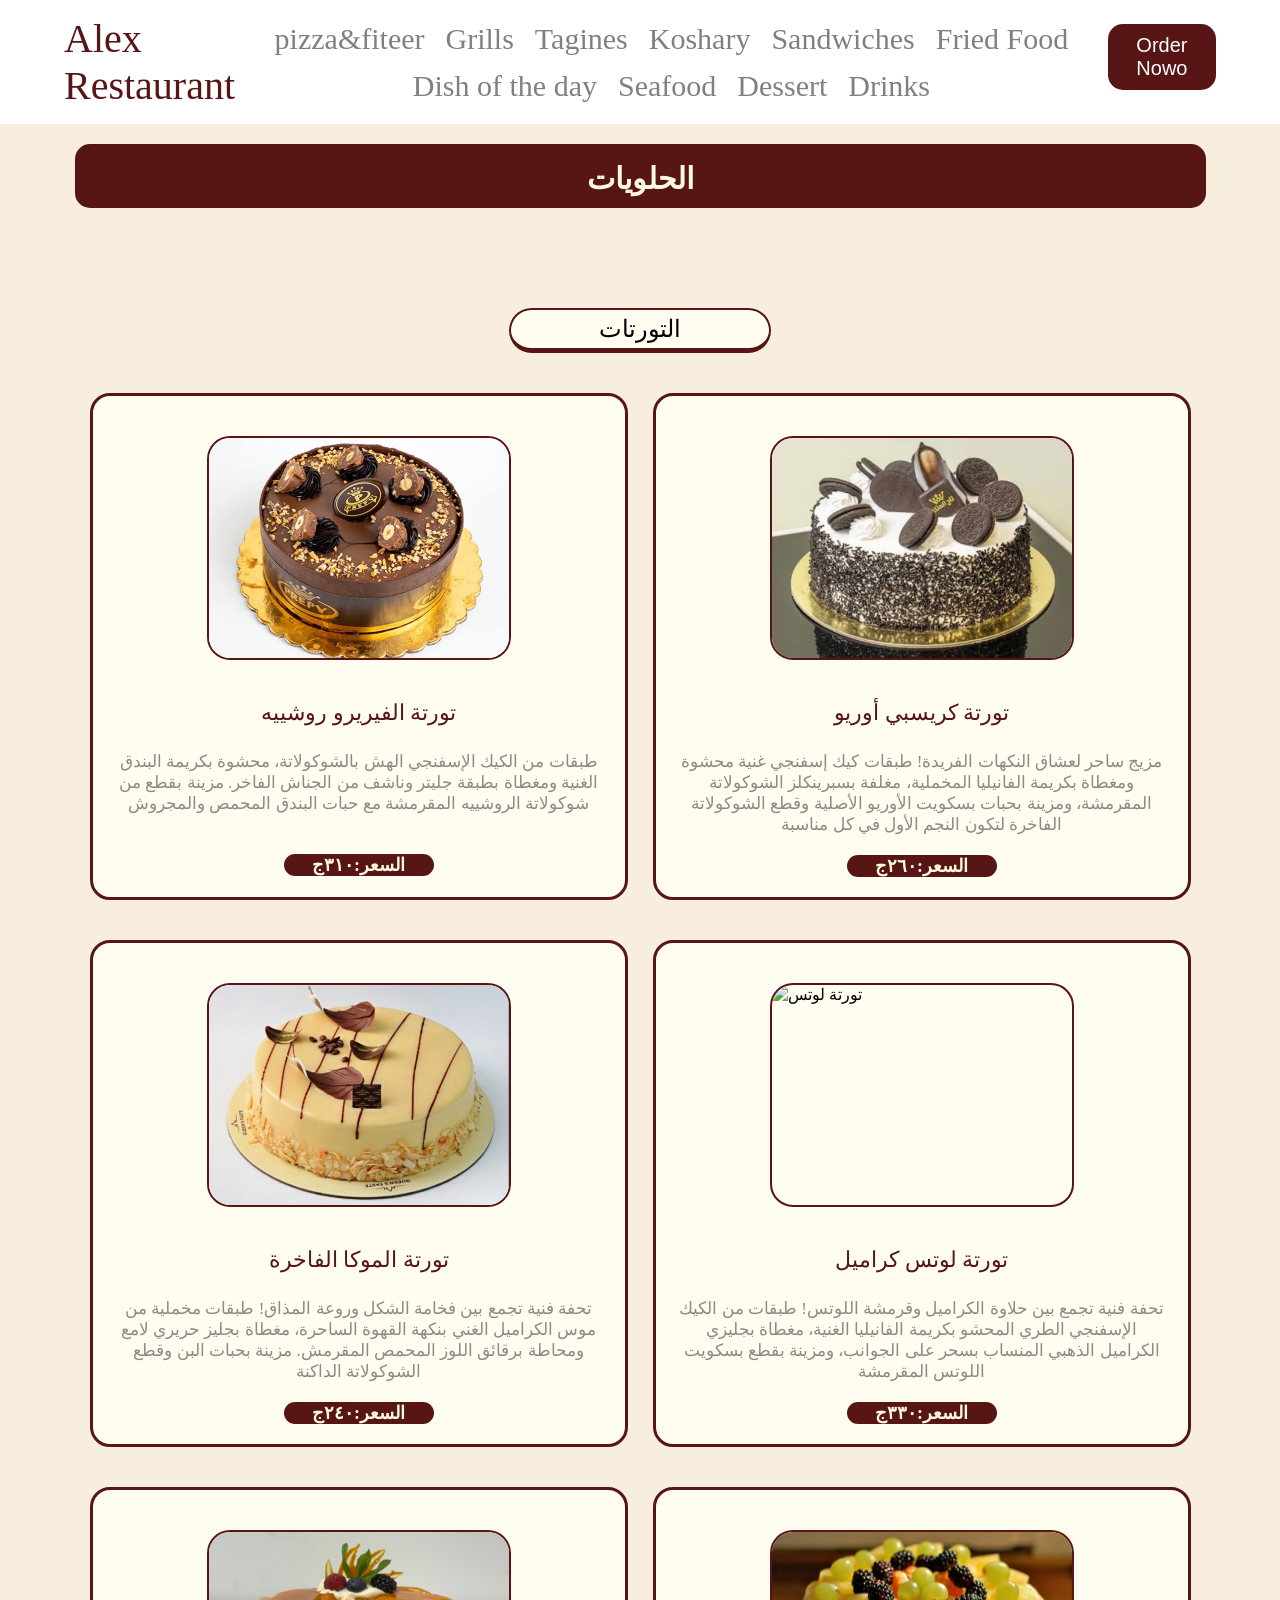
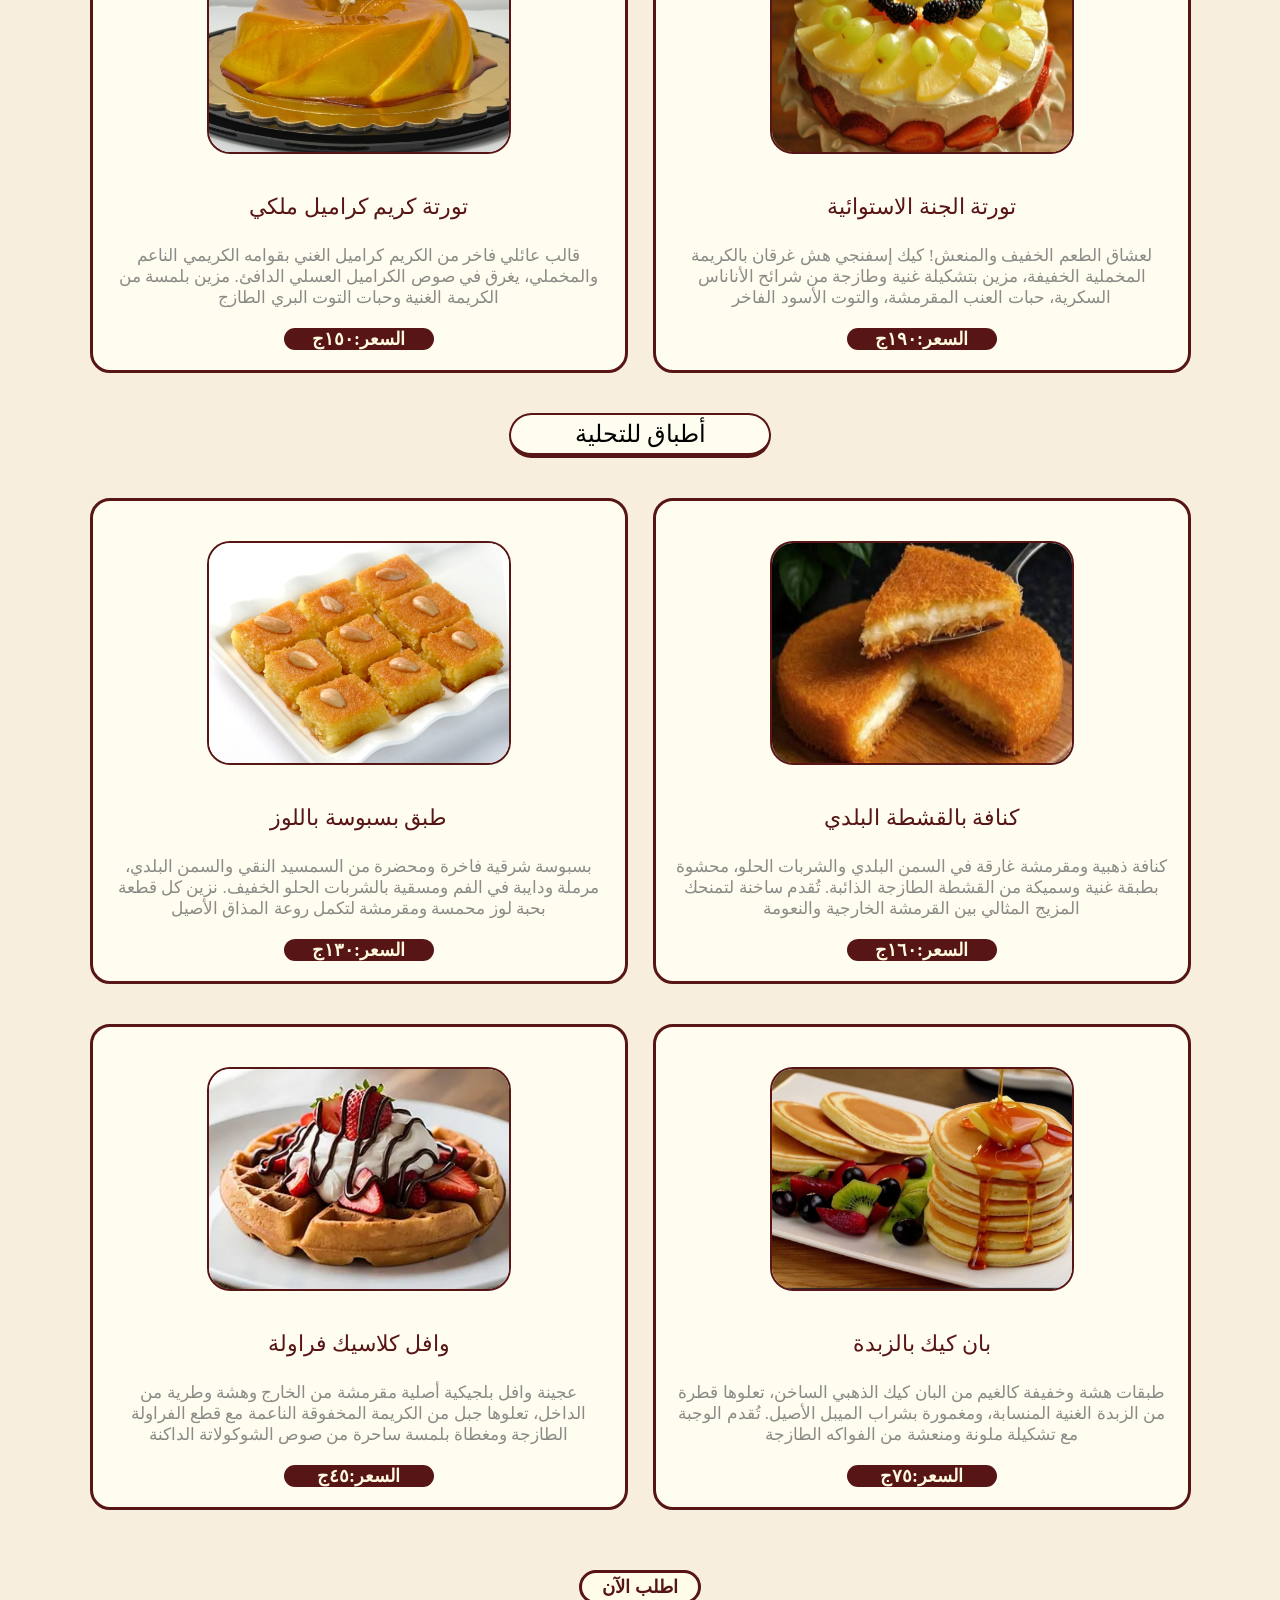
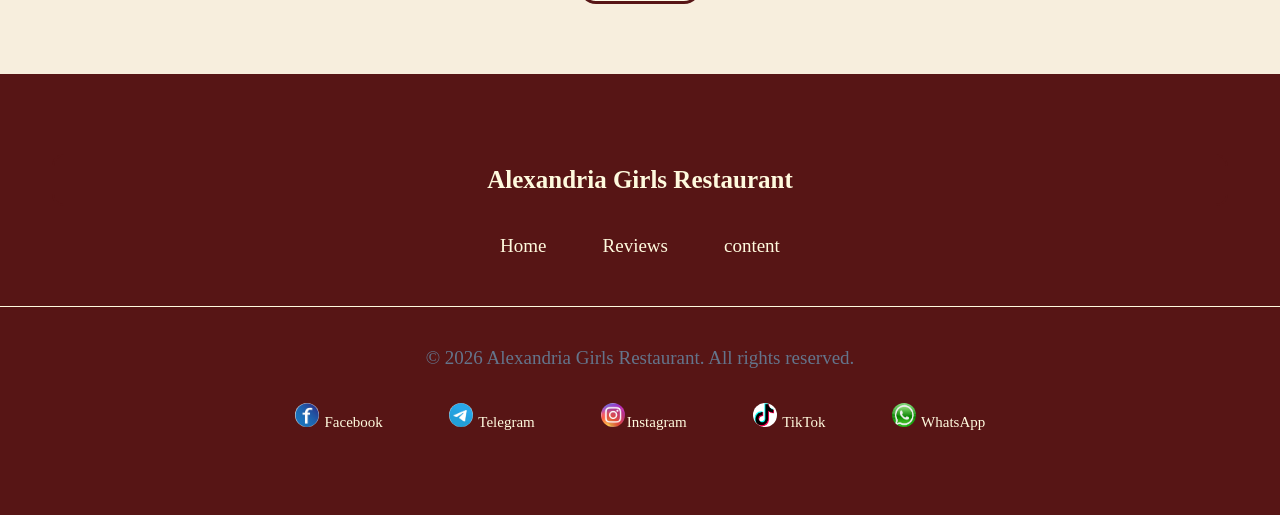
==== dessert.html @ 41e62b86 "Update dessert.html" ====
<!Doctype html>
<html>
  <head>
  <title> الحلويات</title>
  <link rel="stylesheet" href="./style3.css"/>
  </head>
  <body>
 <header class="container">
 <div class="header-content">
 <h3>Alex Restaurant</h3>
  <nav>
<a href="pizza.html">pizza&fiteer</a>
<a href="grilled-dishes.html">Grills</a>
<a href="egyptian-tagines.html">Tagines</a>
<a href="koshary.html">Koshary</a>
<a href="sandwiches.html">Sandwiches</a>
<a href="fried food.html">Fried Food</a>
<a href="dish of the day.html">Dish of the day</a>
<a href="seafood.html">Seafood</a>
<a href="dessert.html">Dessert</a>
<a href="drinks.html">Drinks</a>
  </nav>
  <button class="primery-button ">Order Nowo</button>
  </div>
</header>
<main>
<section class="Sweets">
<h2>الحلويات</h2>
<center>
<h4>التورتات</h4>
</center>
<div class="cakes">
<div class="ck">
<img src="/images/1368032f-1d17-41b2-919b-b72036868149.jpeg" alt="تورتة شوكليت "/>
<h3> تورتة الفيريرو روشييه </h3>
<p>     طبقات من الكيك الإسفنجي الهش بالشوكولاتة، محشوة بكريمة البندق الغنية ومغطاة بطبقة جليتر وناشف من الجناش الفاخر. مزينة بقطع من شوكولاتة الروشييه المقرمشة مع حبات البندق المحمص والمجروش<p/>
<h5>السعر:٣١٠ج</h5>
</div>
<div class="ck">
<img src="/images/20264efd-e9db-4741-861d-8256d4111302.jpeg" alt="تورتة اوريو "/>
<h3>تورتة كريسبي أوريو </h3>
<p>  مزيج ساحر لعشاق النكهات الفريدة! طبقات كيك إسفنجي غنية محشوة ومغطاة بكريمة الفانيليا المخملية، مغلفة بسبرينكلز الشوكولاتة المقرمشة، ومزينة بحبات بسكويت الأوريو الأصلية وقطع الشوكولاتة الفاخرة لتكون النجم الأول في كل مناسبة</p>
<h5>السعر:٢٦٠ج</h5>
</div>
</div>
<div class="cakes">
<div class="ck">
<img src="/images/2f22df0d-f7d3-4aa5-80f6-00653b9d2189.jpeg" alt="تورتة موكا"/>
<h3>  تورتة الموكا الفاخرة </h3>
<p> تحفة فنية تجمع بين فخامة الشكل وروعة المذاق! طبقات مخملية من موس الكراميل الغني بنكهة القهوة الساحرة، مغطاة بجليز حريري لامع ومحاطة برقائق اللوز المحمص المقرمش. مزينة بحبات البن وقطع الشوكولاتة الداكنة   </p>
<h5>السعر:٢٤٠ج</h5>
</div>
<div class="ck">
<img src="/images/88a3230a-d06f-444e-91a1-b4eecc1b1d2f.jpeg" alt=" تورتة لوتس"/>
<h3>  تورتة لوتس كراميل</h3>
<p>تحفة فنية تجمع بين حلاوة الكراميل وقرمشة اللوتس! طبقات من الكيك الإسفنجي الطري المحشو بكريمة الفانيليا الغنية، مغطاة بجليزي الكراميل الذهبي المنساب بسحر على الجوانب، ومزينة بقطع بسكويت اللوتس المقرمشة </p>
<h5>السعر:٣٣٠ج</h5>
</div>
</div>

<div class="cakes">
<div class="ck">
<img src="/images/62746815-d28b-4827-89e9-630e61c32808.jpeg" alt="كريم كراميل"/>
<h3> تورتة كريم كراميل ملكي </h3>
<p> قالب عائلي فاخر من الكريم كراميل الغني بقوامه الكريمي الناعم والمخملي، يغرق في صوص الكراميل العسلي الدافئ. مزين بلمسة من الكريمة الغنية وحبات التوت البري الطازج</p>
<h5>السعر:١٥٠ج</h5>
</div>
<div class="ck">
<img src="/images/c428f094-7f05-4abb-bea2-6d54bf4c95f2.jpeg" alt="تورتة فواكه"/>
<h3>   تورتة الجنة الاستوائية </h3>
<p>لعشاق الطعم الخفيف والمنعش! كيك إسفنجي هش غرقان بالكريمة المخملية الخفيفة، مزين بتشكيلة غنية وطازجة من شرائح الأناناس السكرية، حبات العنب المقرمشة، والتوت الأسود الفاخر    </p>
<h5>السعر:١٩٠ج</h5>
</div>
</div>
<center>
<h4>أطباق للتحلية</h4>
</center>
<div class="cakes">
<div class="ck">
<img src="/images/ef0d48f1-bfc1-4556-b135-eca34aeffe61.jpeg" alt="بسبوسه ساده"/>
<h3>  طبق بسبوسة باللوز </h3>
<p> بسبوسة شرقية فاخرة ومحضرة من السمسيد النقي والسمن البلدي، مرملة ودايبة في الفم ومسقية بالشربات الحلو الخفيف. نزين كل قطعة بحبة لوز محمسة ومقرمشة لتكمل روعة المذاق الأصيل</p>
<h5>السعر:١٣٠ج</h5>
</div>
<div class="ck">
<img src="/images/1130b714-6baf-4337-a90c-6457dd17c8de.jpeg" alt="كنافه "/>
<h3> كنافة بالقشطة البلدي</h3>
<p> كنافة ذهبية ومقرمشة غارقة في السمن البلدي والشربات الحلو، محشوة بطبقة غنية وسميكة من القشطة الطازجة الذائبة. تُقدم ساخنة لتمنحك المزيج المثالي بين القرمشة الخارجية والنعومة </p>
<h5>السعر:١٦٠ج</h5>
</div>
</div>
<div class="cakes">
<div class="ck">
<img src="/images/c5a6aae6-10ea-4abe-a6e2-1f6cbf0f4327.jpeg" alt="وافل "/>
<h3>   وافل كلاسيك فراولة </h3>
<p>عجينة وافل بلجيكية أصلية مقرمشة من الخارج وهشة وطرية من الداخل، تعلوها جبل من الكريمة المخفوقة الناعمة مع قطع الفراولة الطازجة ومغطاة بلمسة ساحرة من صوص الشوكولاتة الداكنة </p>
<h5>السعر:٤٥ج</h5>
</div>
<div class="ck">
<img src="/images/45914325-428e-4382-8bb9-ebfd8c7de285.jpeg" alt="بان كيك  "/>
<h3>  بان كيك بالزبدة    </h3>
<p>طبقات هشة وخفيفة كالغيم من البان كيك الذهبي الساخن، تعلوها قطرة من الزبدة الغنية المنسابة، ومغمورة بشراب الميبل الأصيل. تُقدم الوجبة مع تشكيلة ملونة ومنعشة من الفواكه الطازجة  </p>
<h5>السعر:٧٥ج</h5>
</div>
</div>
<center>
<button>اطلب الآن</button>
</center>
</section>
</main>
  <footer>
 <div class="footer-content">
  <h2>Alexandria Girls Restaurant</h2>
  <nav>
   <a href="./index.html">Home</a>
   <a href="./index.html">Reviews </a>
   <a href="./index.html">content</a>
  </nav>
 </div>
 <div class="rights">
  <p>©️ 2026 Alexandria Girls Restaurant. All rights reserved. </p>
  <nav>
   <a href="">
    <img src="/images/IMG_7900.jpeg" alt="facebook" />
    Facebook</a>
   
   <a href="">
    <img src="/images/IMG_7901.jpeg" alt="telegram" /> Telegram</a>
   
   <a href="">
    <img src="/images/IMG_7903.jpeg" alt="Instagram" />Instagram </a>
   
   <a href="">
    <img src="/images/IMG_7904.jpeg" alt="TikTok" />
    TikTok</a>
   
   <a href="">
    <img src="/images/IMG_7905.jpeg" /> WhatsApp </a>
  </nav>
 </div>
</footer>

  </body>
</html>
---- style3.css ----
*{
  margin:0;
  padding:0;
}
body
{
  margin:0;
  padding:0;
}
.banner{
  width:100%;
  margin:0;
  padding:0;
}
.banner img{
  width:100%;
  height:350px;
}
main{
  background-color:#f7eedd;
  padding-bottom:50px;
}
nav a
    {
    color:gray ;
   font-size:30px ;
   font-weight:400;
   text-decoration: none ;
   padding:4px 8px;
  }
  nav a:hover{
    color:#6a1b29;
    background-color:#fdfaf5;
  }
  nav{
    display:flex;
    justify-content: center;
    align-items: center;
    flex-wrap: wrap;
    gap:5px;
  }
.header-content 
{
  display:flex ;
  justify-content: space-between ;
  align-items: center ;
  padding:15px 0;
  gap:10px;
  width:90%;
  margin:0 auto;
} 
h3
{
  color:#571515;
  font-size :40px;
  font-weight:500 ;
  margin:0;
}
.primery-button 
{
  background-color:#571515 ;
  color: white ;
  font-size:20px;
  font-weight:400 ;
  border-radius:15px;
  cursor:pointer;
  border: none;
  padding:10px 20px;
  cursor: pointer;
} 
.container
{
padding:0;
margin:0;
width:100%;
}
.class-box
{
 font-size:20px;
 font-weight:600;
 display:flex ;
 justify-content: center;
 gap:30px;
 text-transform: uppercase;
 align-items: center;
}
.menu-list {
  padding: 30px 0;
  text-align: center;
}

.menu-list h2 {
  color: #ffffff;
  font-size: 30px;
  margin-bottom: 20px;
}

.hero-content1 
{
  Color: gray;
  font-size:30px;
  font-weight:500;
 text-align: center;
}
.hero{
display:flex;
align-items: center;
justify-content: space-between;
gap:10px;
width:90%;
margin:0;
padding:20px 5%;

}
.hero-content{
display:flex;
gap:10px;
flex-direction: column;
flex:1;
padding-right: auto;
}
.hero-content h1{
  font-size:42px;
  margin:0;
}
.hero img{
  width:400px;
  height:300px;
  border-radius:15px;
}
p{
color: #64748b;
font-size: 24px;
font-weight: 400;
}
button{
font-size: 18px;
font-weight: 600;
border-radius: 6px;
cursor: pointer;
padding: 10px 16px;
gap: 10px;
}
.Explore-button{
color: #fff;
background-color: #800020;
border: none;
}
.Book-button{
color:#800020;
background-color:#fff;
border: 1px solid #800020;
}

.menu-container{
 display: flex;
 justify-content: center;
 align-items: center;
 flex-wrap: wrap;
gap:50px;
background-color:#f7eedd;
padding:30px 15px;
}
a{
 text-decoration:none;
 text-align: center;
 
}
.menu-container a{
  width:40%;
  
}

a img{
 width:350px;
 height:500px;
 border-radius:50px;
}
.cards {
  width: 100%;
  font-size:55px;
  font-weight:400;
  text-align: center;
  color: #800020;
  padding-top: 20px;
}

.card1{
 display: flex;
 justify-content: center;
 align-items: center;
 flex-wrap: wrap;
}

.card1 div{
 width: 40%;
 margin: 15px;
 text-align: center;
 
}

.card1 img{
width:350px;
height:350px;
 border-radius: 20px;
}
.card1 div .desc {
 font-size:25px;
 font-weight:200;
 color: #4A4A4A;
 margin-top:5px;
 text-align: center;
 display: none;
}
.pie-card {
  width:40%;
  margin:15px;
  text-align: center;
}
.pie-card img {
  width:350px;
  height:285px;
  border-radius:20px;
}

.card1 div:hover .desc {
 display:flex;
}
.card1 div h4{
 margin-top: 10px;
margin-right: 0px;
margin-bottom: 5px;
margin-left: 0px;
font-size: 40px;
font-weight:400;
color:#800020;
text-align: center;
}

.card1 div .price {
 text-align: center;
 font-size:30px;
 font-weight:300;
}
.Sandwiches{
  margin:0;
  padding:20px 25px 10px 25px;
}
.Sandwiches h2{
  text-align: center;
  background-color: #571515;
  color:#FFFADE;
  font-size:30px;
  border-radius:15px;
  margin-bottom:100px;
  padding-top:15px;
  padding-bottom:10px;
}

.Sandwiches h4{
  text-align:center;
  color: #000;
  margin-bottom:40px;
  font-size:22px;
  font-weight:500;
  background-color: #FFFCF0;
 width:210px; 
 display:flex;
border:2px solid #571515;
 border-radius:30px;
 padding:0 4px;
margin-top:0;
 justify-content: center;
 border-bottom:5px solid #571515;
}

.meat-Sandwiches{
  display: flex;
  gap:25px;
  justify-content:center;
  margin-bottom:40px;
  
}

.ms{
  background-color: #FFFCF0;
  display: flex;
  flex-direction: column;
  border:3px solid #571515;
  border-radius: 20px;
  padding:20px;
  align-items: center;
  padding-bottom:10px;
  width:45%;
}
.ms h3{
  font-size: 20px;
  text-align: center;
  color: #571515;
  margin: 25px 0;
}
.ms p{
  font-size: 15px;
  font-weight: 400;
  color: #555555;
  text-align: center;
  margin-bottom: 20px;
}
.ms h5{
  text-align: center;
  background-color: #571515;
  color:#FFFADE;
border-radius:30px;
width:120px ;
margin-bottom:10px;
}
.ms img {
  width:300px;
  height:220px;
  border-radius:23px;
  border:2px solid #571515;
  display: flex;
  margin-top:10px;
  margin-bottom:10px;
}
.Sandwiches button{
  color:#571515 ;
  font-size: 18px;
background-color:#FFFCE9 ;
  border-radius: 30px;
  border:3px solid #571515;
  padding:3px 20px;
  cursor: pointer;
  font-weight: 600;
  margin-top:20px;
}
.Sandwiches button:hover{
  color: #FFFADE;
  background-color: #571515;
}



.Sweets{
  margin:0;
  padding:20px 25px 10px 25px;
}
.Sweets h2{
  text-align: center;
  background-color: #571515;
  color:#FFFADE;
  font-size:30px;
  border-radius:15px;
  margin-bottom:100px;
  padding-top:15px;
  padding-bottom:10px;
}

.Sweets h4{
  text-align:center;
  color: #000;
  margin-bottom:40px;
  font-size:24px;
  font-weight:500;
  background-color: #FFFCF0;
 width:250px; 
 display:flex;
border:2px solid #571515;
 border-radius:30px;
 padding:5px 4px;
margin-top:0;
 justify-content: center;
 border-bottom:5px solid #571515;
}

.cakes{
  display: flex;
  gap:25px;
  justify-content:center;
  margin-bottom:40px;
  
}

.ck{
  background-color: #FFFCF0;
  display: flex;
  flex-direction: column;
  border:3px solid #571515;
  border-radius: 20px;
  padding:20px;
  align-items: center;
  padding-bottom:10px;
  width:40%;
}
.ck h3{
  font-size: 22px;
  text-align: center;
  color: #571515;
  margin: 25px 0;
}
.ck p{
  font-size: 17px;
  font-weight: 400;
  color: #555555AD;
  text-align: center;
  margin-bottom: 20px;
}
.ck h5{
  text-align: center;
  background-color: #571515;
  color:#FFFADE;
border-radius:30px;
width:150px ;
margin-bottom:10px;
font-size: 18px;
}
.ck img{
  
  height:220px;
  border-radius: 23px;
  border:2px solid #571515;
  display: flex;
margin-top:20px;
margin-bottom:15px;
width: 300px;
}
.Sweets button{
  color:#571515 ;
  font-size: 18px;
background-color:#FFFCE9 ;
  border-radius: 30px;
  border:3px solid #571515;
  padding:3px 20px;
  cursor: pointer;
  font-weight: 600;
  margin-top:20px;
}
.Sweets button:hover{
  color: #FFFADE;
  background-color: #571515;
}






.food {
  display:flex;
  justify-content: center;
  flex-wrap: wrap;
}

.item {
  width:350px;
  margin: 15px;
  border: 2px solid #800020;
  border-radius: 5px;
  padding: 15px;
  background-color: #f5e6d3;
  align-items: center;
  transition: 0.3s;
  box-shadow: 0px 4px 20px #800020;
}

.item img {
  width:100%;
  height:250px;
}

.item h3 {
  color: #800020;
}

.item p {
  color: #555;
  margin-bottom:10px;
}

.item span {
  color: #aa9f70;
  background-color: #800020;
  font-size:16px;
  border: 1px solid #aa9f70;
  border-radius: 5px;
  padding:5px 10px;
}

.item:hover {
  border-color: #800020;
  transform: translateY(-10px);
}

.hero-container{
    display: flex;
    flex-direction: column;
    align-items: center;
}

.hero-content2{
  display: flex;
flex-direction: column;
align-items: center;
text-align: center;
width:100%;
}
.hero-heading {
    text-align: center;
    margin-top: 60px;
    margin-bottom: 40px;
}

.hero-heading h1 {
    color: #FFF8E7;
    background-color: #7B1E2B;
    border-radius: 8px;
    padding: 20px;
    margin-bottom: 40px;
    font-size: 30px;
    font-weight: 600;
}

.hero-heading h1:hover {
    background-color: orange;
}

.hero-heading p {
    margin-top: 10px;
    margin-bottom: 20px;
    font-size: 20px;
    font-weight: 600;
}

.hero-heading span {
    color: #7B1E2B;
    font-size: 20px;
    font-weight: 600;
}

.hero-heading span:hover {
    color: orange;
}

.hero-button button {
    color: #FFF8E7;
    background-color: #7B1E2B;
    border: none;
    border-radius: 8px;
    padding: 12px 24px;
    margin-top: 40px;
    margin-bottom: 40px;
    font-size: 20px;
    font-weight: 600;
    cursor: pointer;
    transition: 0.3s;
}

.hero-button button:hover {
    transform: translateY(-5px);
    background-color: #A32A3B;
}

.hero-foto img {
    border: 8px solid #7B1E2B;
    padding: 0;
    transition: 0.3s;
}

.hero img:hover {
    border-color: orange;
}

.dish-heading {
    display: flex;
    justify-content: center;
    align-items: center;
}

.dish-heading h2 {
    margin-top: 60px;
    margin-bottom: 40px;
    font-size: 25px;
    font-weight: 600;
    background-color: #7B1E2B;
    color: #FFF8E7;
    border-radius: 8px;
    padding: 20px;
}

.dish-list {
    display: flex;
    flex-direction: row;
    align-items: center;
    gap: 20px;
    margin-bottom: 20px;
    padding:0 20px;
}

.dish-card {
    border: 3px solid #7B1E2B;
    border-radius: 12px;
    padding: 20px;
    box-shadow: 0 0 15px #7B1E2B;
    transition: 0.5s;
    text-align: center;
    width:350px;
   height:450px;
}
.dish-card:hover {
    transform: translateY(-8px);
}

.dish-card h3 {
    color: #7B1E2B;
    margin-top: 10px;
    margin-bottom: 10px;
    font-size: 20px;
    font-weight: 600;
}

.dish-card p {
    margin-top:10px;
    margin-bottom:20px;
    font-size:15px;
    font-weight:500;
    height:60px;
    
}

.dish-card span {
    color: #FFF8E7;
    background-color: #7B1E2B;
    border: none;
    border-radius:8px;
    padding:10px 15px;
    margin-bottom:40px;
    font-size:18px;
    font-weight: 600;
    cursor: pointer;
}

.dish-card button {
    color: #FFF8E7;
    background-color: #7B1E2B;
    border: none;
    border-radius:8px;
    padding:10px 15px;
    font-size:18px;
    font-weight: 600;
    cursor: pointer;
    transition: 0.3s;
}
.dish-card button:hover {
    transform: translateY(-5px);
    background-color: #A32A3B;
}

.addition-content {
    margin-top: 20px;
    margin-bottom: 40px;
    text-align: end;
    padding:0 30px;
}
.addition-input {
    display: flex;
    justify-content: center;
    align-items: center;
    gap: 15px;
}


.addition-content h2 {
    margin-top: 60px;
    margin-bottom: 40px;
    font-size: 25px;
    font-weight: 600;
    background-color: #7B1E2B;
    color: #FFF8E7;
    border-radius: 8px;
    padding: 20px;
    width:200px;
    margin-right:0;
}

.addition-list {
    color: #3E2723;
    font-size:20px;
    font-weight:500px;
    display:flex;
    flex-direction: row; 
    justify-content: center;
    text-align: center;
    padding:4px;
    gap:30px;
}

.addition-class{
    display: flex;
    justify-content: center;
    align-items: center;
    gap: 15px;
}
.addition-button button {
    color: #FFF8E7;
    background-color: #7B1E2B;
    border: none;
    border-radius: 8px;
    font-size:30px;
    font-weight: 600;
    margin-top: 30px;
    cursor: pointer;
    padding: 12px 35px;
    transition: 0.3s;
}

.addition-button button:hover {
    transform: translateY(-5px);
    background-color: #A32A3B;
}
.dish-card img {
  border: 8px solid #7B1E2B;
  width:90%;
  height:250px;
  border-radius: 8px;
}



h2{
  color: #FFFCF0;
  background-color:  #571515;
  border: 2px solid #571515;
  border-radius: 12px;
  text-align: center;
  font-size:30px;
  font-weight:900;
  padding:10px;
  margin:0 auto;
  width:90%;
}
.card{
  border: 2px solid #571515;
  border-radius: 17px;
  display:flex;
  justify-content: space-between;
  flex-direction: column;
  height:400px;
  align-items: center;
  text-align: center;
  width:40%;
  padding:20px;
  transition:0.3s;
}
.card:hover {
  transform: translateY(-13px);
  box-shadow: 12px 12px 17px #647486;
} 

.div1, .div2,.div3{
display:flex;
gap:15px;
justify-content: center;
margin-top:30px;
margin-bottom:30px;
padding:0 20px;
flex:1;
}
.card img{
  width:100%;
  height:200px;
  border-radius:10px;
}
.card h4{
  color: #571515;
  font-size:22px;
  font-weight: 800;
  margin-top:15px;
}
.card p{
  color: #777;
  font-size:16px;
  font-weight:600;
  margin:10px 0;
}
.b1{
  color: #FFFCF0;
  border: 1px solid #571515;
  border-radius: 30px;
  width: 150px;
  background-color: #571515;
  padding: 20px 20px;
  font-size: 18px;
  font-weight: 700;
  cursor: pointer;
  margin-top: auto;
}
button{
  color: #571515;
  background-color:#FFFCF0 ;
  border: 2px solid #571515;
  padding: 10px 15px;
  border-radius: 25px;
  font-size: 16px;
  font-weight: 700;
  cursor: pointer;
  margin-bottom:10px;
}
  

.drink-title{
  color: #FFFCF0;
  background-color: #571515;
  border: 2px solid #571515;
  border-radius: 12px;
  text-align: center;
  font-size: 30px;
  font-weight: 900;
  padding: 10px 0;
  margin-top:0;
  margin-bottom:30px;
  width:90%;
  margin-left: auto;
  margin-right: auto;
}


.drink-card{
  border: 2px solid #571515;
  border-radius:12px;
  height:400px;
  text-align: center;
  background-color: #FFFCF0;
  width:340px;
  padding:15px;
  gap:20px;
}

.drink-card img{
  width:320px;
  height:250px;
  border-radius:10px;
  margin-bottom:10px;
}

.drink-card h4{
  color: #571515;
  font-size: 22px;
  font-weight: 800;
  margin:15px 0 10px 0;
}

.drink-card p{
  color: #777;
  font-size:16px;
  font-weight:600;
  margin-bottom:15px;
  margin-top:5px;
}

.juices {
  display: flex;
  flex-wrap: wrap;
  gap:40px;
  justify-content: center;
  margin-left: auto;
  margin-right: auto;
}
.juice-section{
  padding-top:10px;
}
.button-container{
  display:flex;
  justify-content: center;
  margin-top:10px;
  margin-bottom:10px;
}

.today-dishes {
    background-color: #f8f1e7;
    padding: 70px;

}

.section-title {
    text-align: center;
    margin-bottom: 45px;
}

.section-title span {
    color: #7b1e25;
    font-size: 18px;
    font-weight: bold;
}

.section-title h2 {
    color: #ffffff;
    font-size: 36px;
    margin: 10px 0;
}

.section-title p {
    color: #6b625c;
    font-size: 16px;
}


.dishes-container {
    display: flex;
    justify-content: center;
    gap: 30px;
    flex-wrap: wrap;
}

.dish-cards{
    width: 320px;
    background-color: #fffaf3;
    border: 1px solid #d8c8b8;
    border-radius: 18px;
    overflow: hidden;
    box-shadow: 0 8px 25px rgba(70, 30, 20, 0.08);
    transition: 0.3s;
}

.dish-cards:hover {
    transform: translateY(-8px);
    box-shadow: 0 15px 30px rgba(70, 30, 20, 0.15);
}


.dish-cards img {
    width: 100%;
    height: 230px;
    object-fit: cover;
    display: block;
}


.dish-content {
    padding: 22px;
}

.dish-tag {
    display: inline-block;
    color: #fffaf3;
    background-color: #7b1e25;
    padding: 6px 12px;
    border-radius: 20px;
    font-size: 13px;
    margin-bottom: 12px;
}

.dish-content h3 {
    color: #5c151b;
    font-size: 22px;
    line-height: 1.5;
    margin-bottom: 10px;
}

.dish-content p {
    color: #6b625c;
    font-size: 15px;
    line-height: 1.8;
    min-height: 55px;
}


.dish-bottom {
    display: flex;
    justify-content: space-between;
    align-items: center;
    margin-top: 20px;
}

.price {
    color: #7b1e25;
    font-size: 21px;
    font-weight: bold;
}

.dish-bottom button {
    background-color: #7b1e25;
    color: #fffaf3;
    border: none;
    padding: 11px 18px;
    border-radius: 8px;
    font-size: 14px;
    cursor: pointer;
    transition: 0.3s;
}

.dish-bottom button:hover {
    background-color: #5c151b;
}

footer{
background-color:#571515;
text-align: center; 
padding:80px 0;
font-family: cursive;
color:#FFFADE;
margin-top:0;
}
footer nav{
  display: flex;
  gap:40px;
  justify-content: center;
  align-items: center;
}
footer nav a{
font-weight: 400;
text-decoration: none;
color:#FFFADE;
}
.footer-content{
  border-bottom: 1px solid #FFFADE;
  width:100%;
  margin:0;
  padding-right: auto;
  padding-left: auto;
  padding-bottom:5px;
}
.footer-content h2{
font-size:25px;
  font-weight:700;
  margin-bottom:25px;
  margin-top:0;
  color:#FFFADE;
}
.footer-content nav{
  margin-bottom:40px;
}
.footer-content a{
font-size: 19px;
}
.footer-content a:hover{
  color: #571515;
  border-radius:12px;
  padding:2px 4px;
  background-color: #FFFADE;
}
.rights{
margin-top:40px;
}
.rights p{
  margin-top:5px;
  margin-bottom:30px;
  font-size:19px;
}
.rights nav a{
  font-size:15px;
  font-weight:400;
  text-align: center;
  margin:0 5px;
  width: auto;
}
.rights nav a:hover{
  color: #571515;
  border-radius:12px;
  padding:2px 6px;
  background-color: #FFFADE;
}
.rights a img{
  border-radius:30px;
  margin-right:2px;
  width:24px;
  height:24px;
}
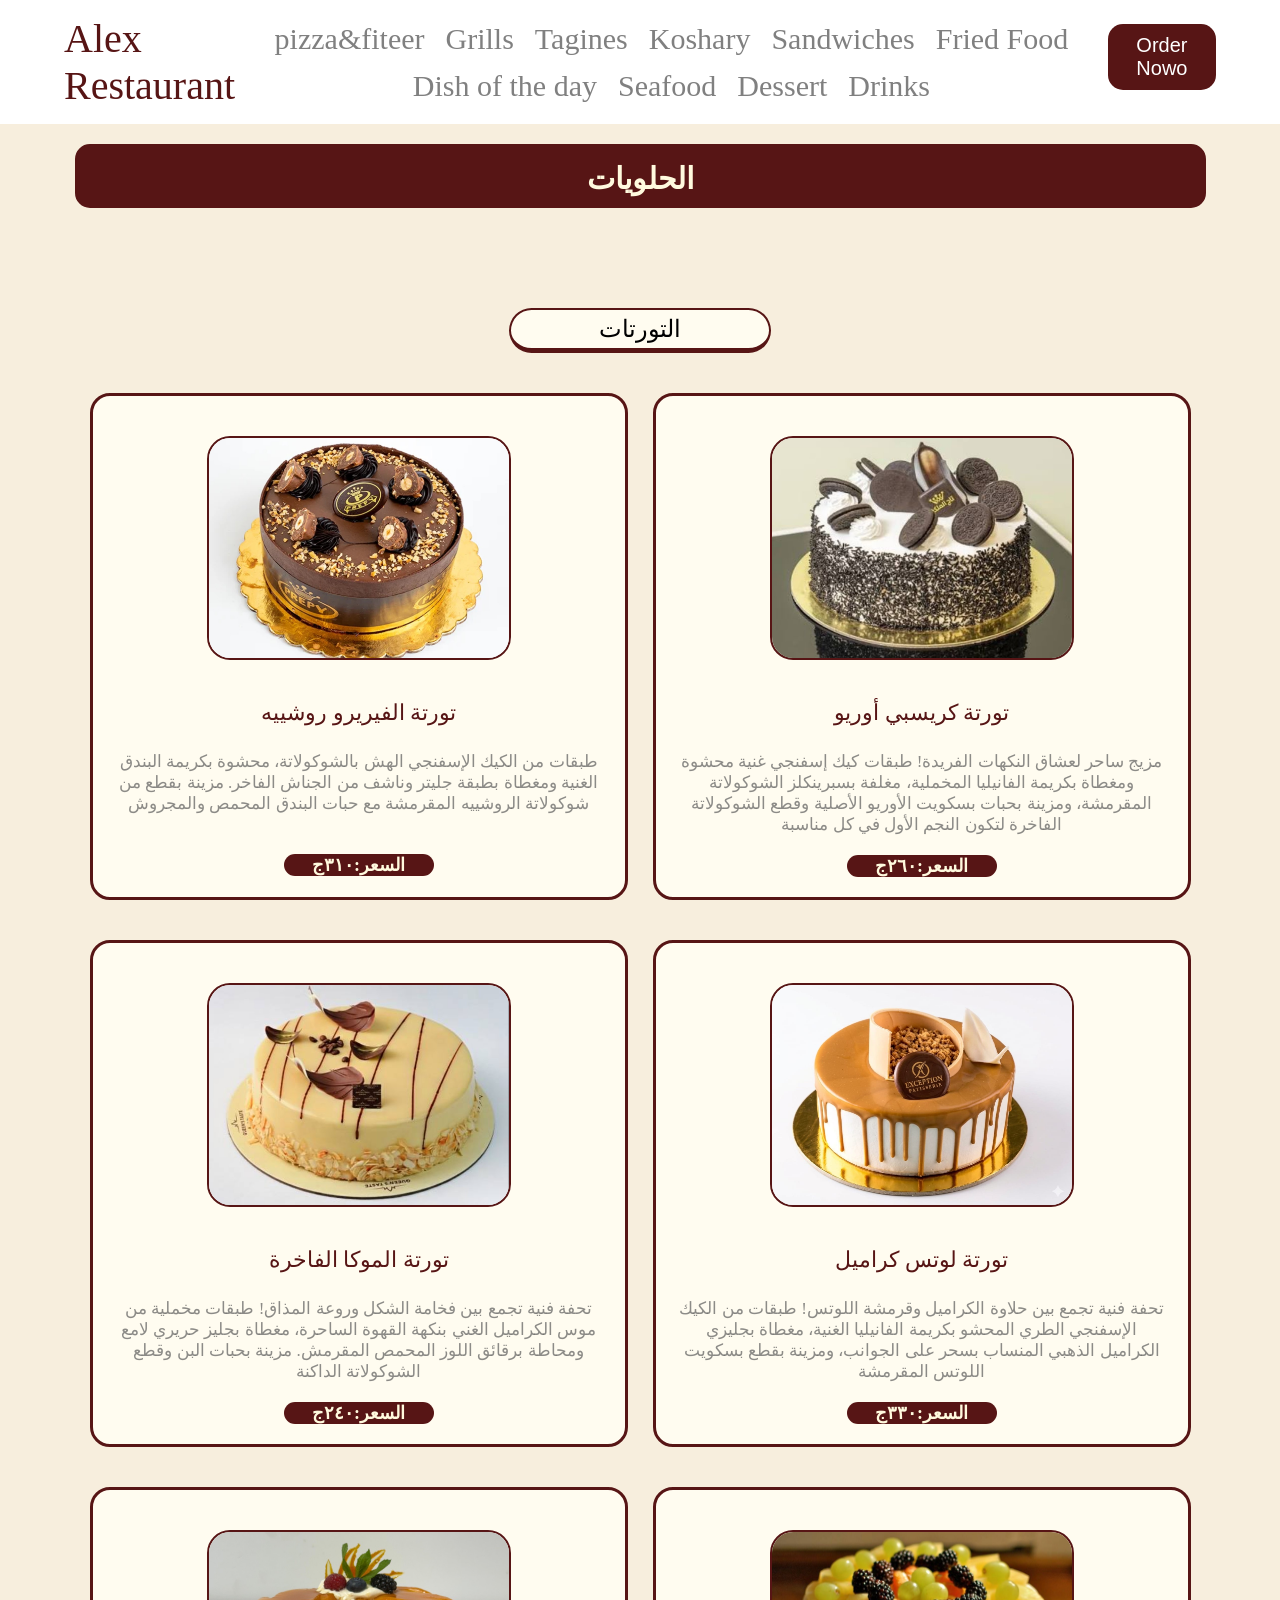
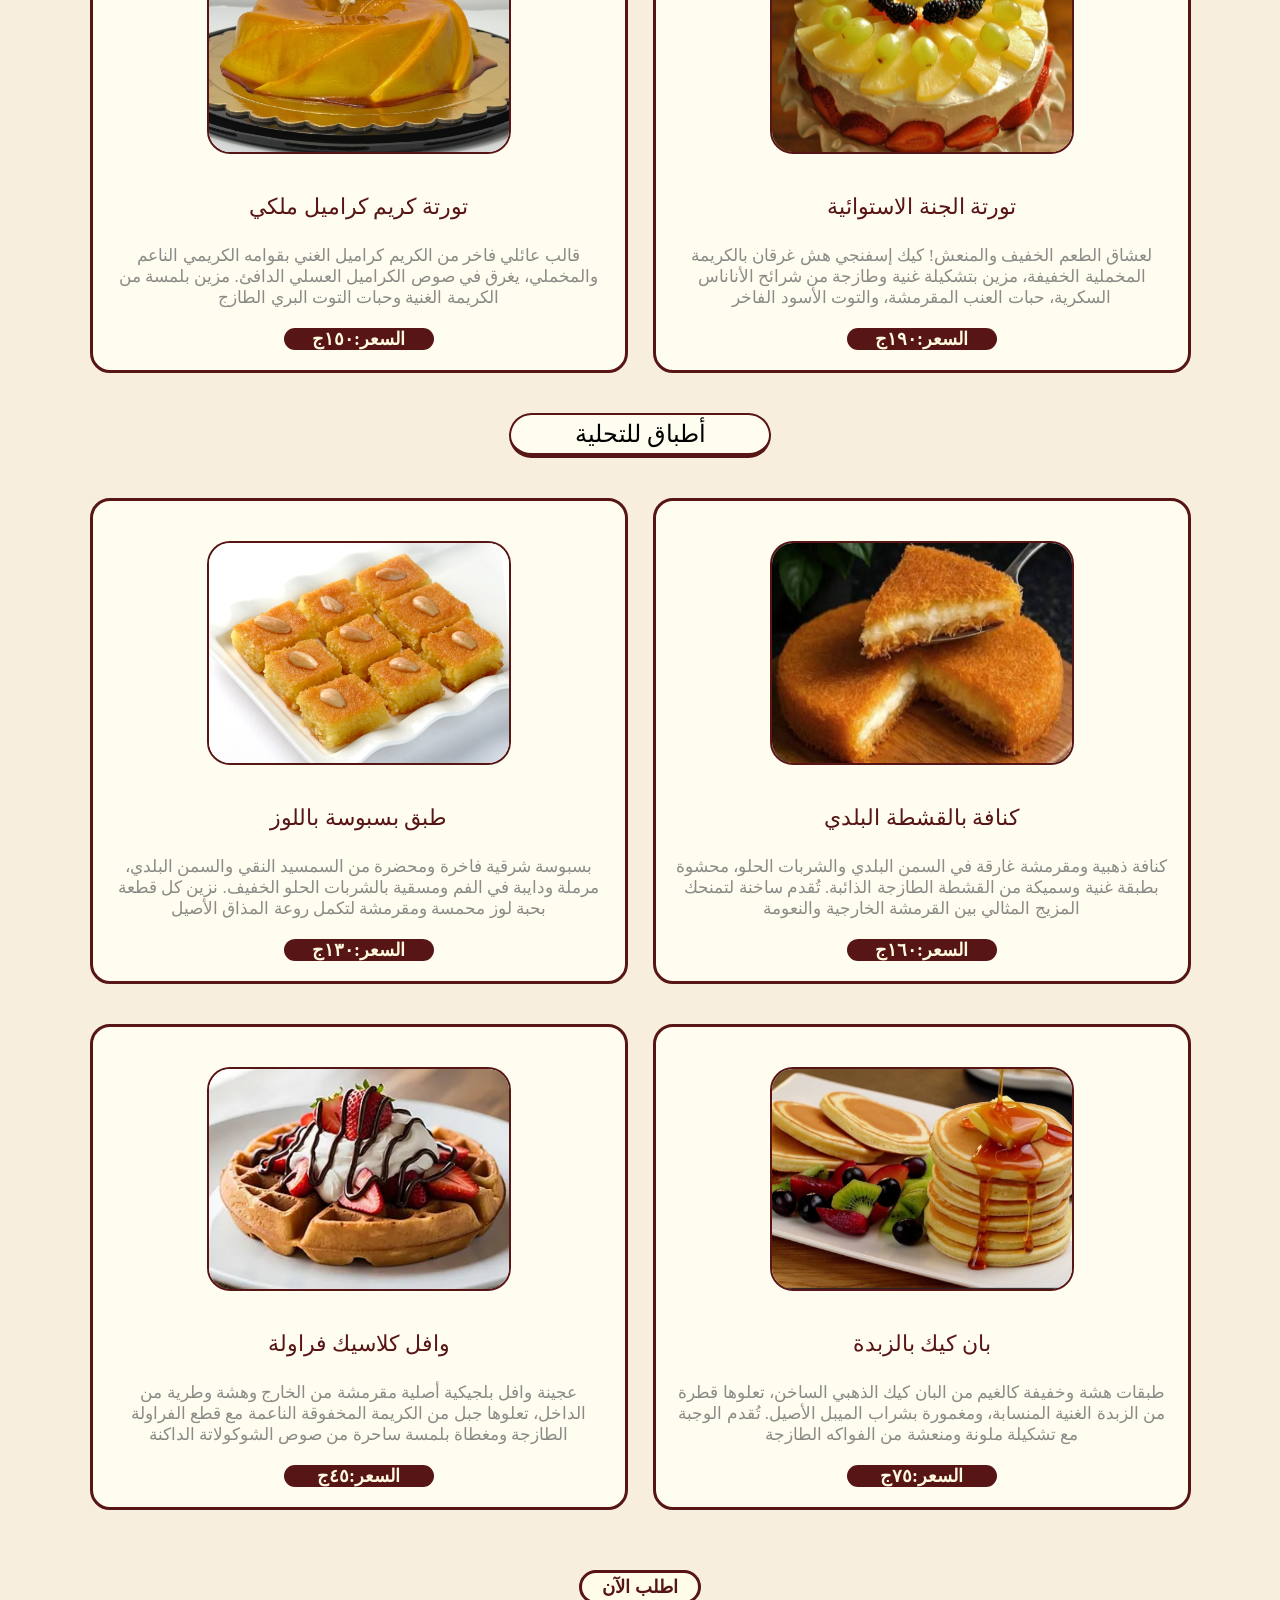
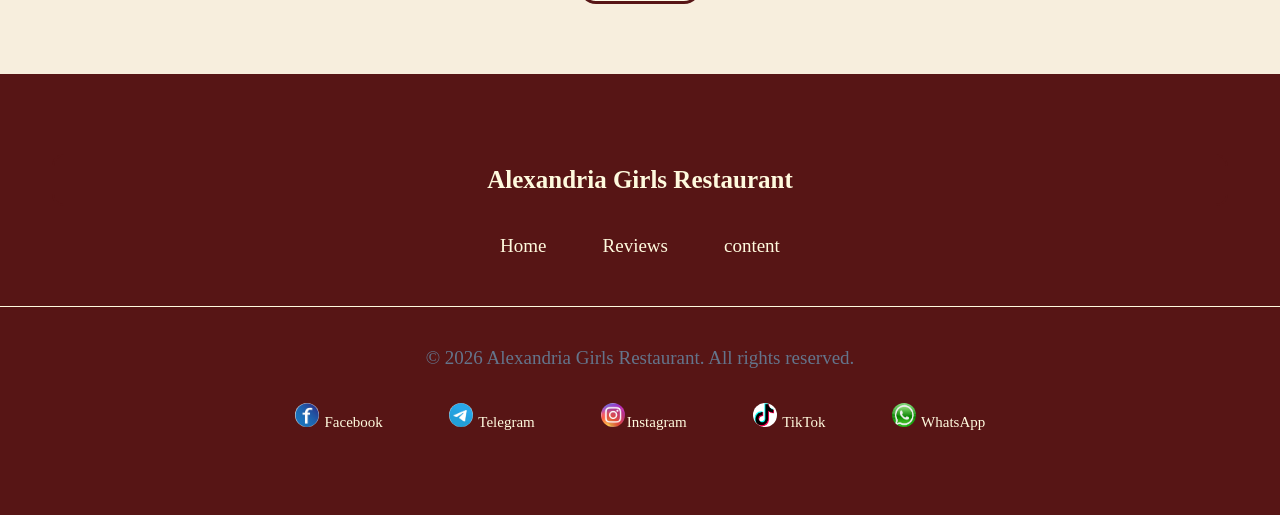
==== commit 0c6020e4: "Update dessert.html" ====
--- a/dessert.html
+++ b/dessert.html
@@ -51,7 +51,7 @@
 <h5>السعر:٢٤٠ج</h5>
 </div>
 <div class="ck">
-<img src="/images/88a3230a-d06f-444e-91a1-b4eecc1b1d2f.jpeg" alt=" تورتة لوتس"/>
+<img src="/images/88a3230-d06f-444e-91a1-b4eecc1b1d2f.jpeg" alt=" تورتة لوتس"/>
 <h3>  تورتة لوتس كراميل</h3>
 <p>تحفة فنية تجمع بين حلاوة الكراميل وقرمشة اللوتس! طبقات من الكيك الإسفنجي الطري المحشو بكريمة الفانيليا الغنية، مغطاة بجليزي الكراميل الذهبي المنساب بسحر على الجوانب، ومزينة بقطع بسكويت اللوتس المقرمشة </p>
 <h5>السعر:٣٣٠ج</h5>
--- a/style3.css
+++ b/style3.css
@@ -211,6 +211,7 @@
  margin-top:5px;
  text-align: center;
  display: none;
+  transition:0.3s;
 }
 .pie-card {
   width:40%;
@@ -225,6 +226,7 @@
 
 .card1 div:hover .desc {
  display:flex;
+  transform:translateY(-10px)
 }
 .card1 div h4{
  margin-top: 10px;
